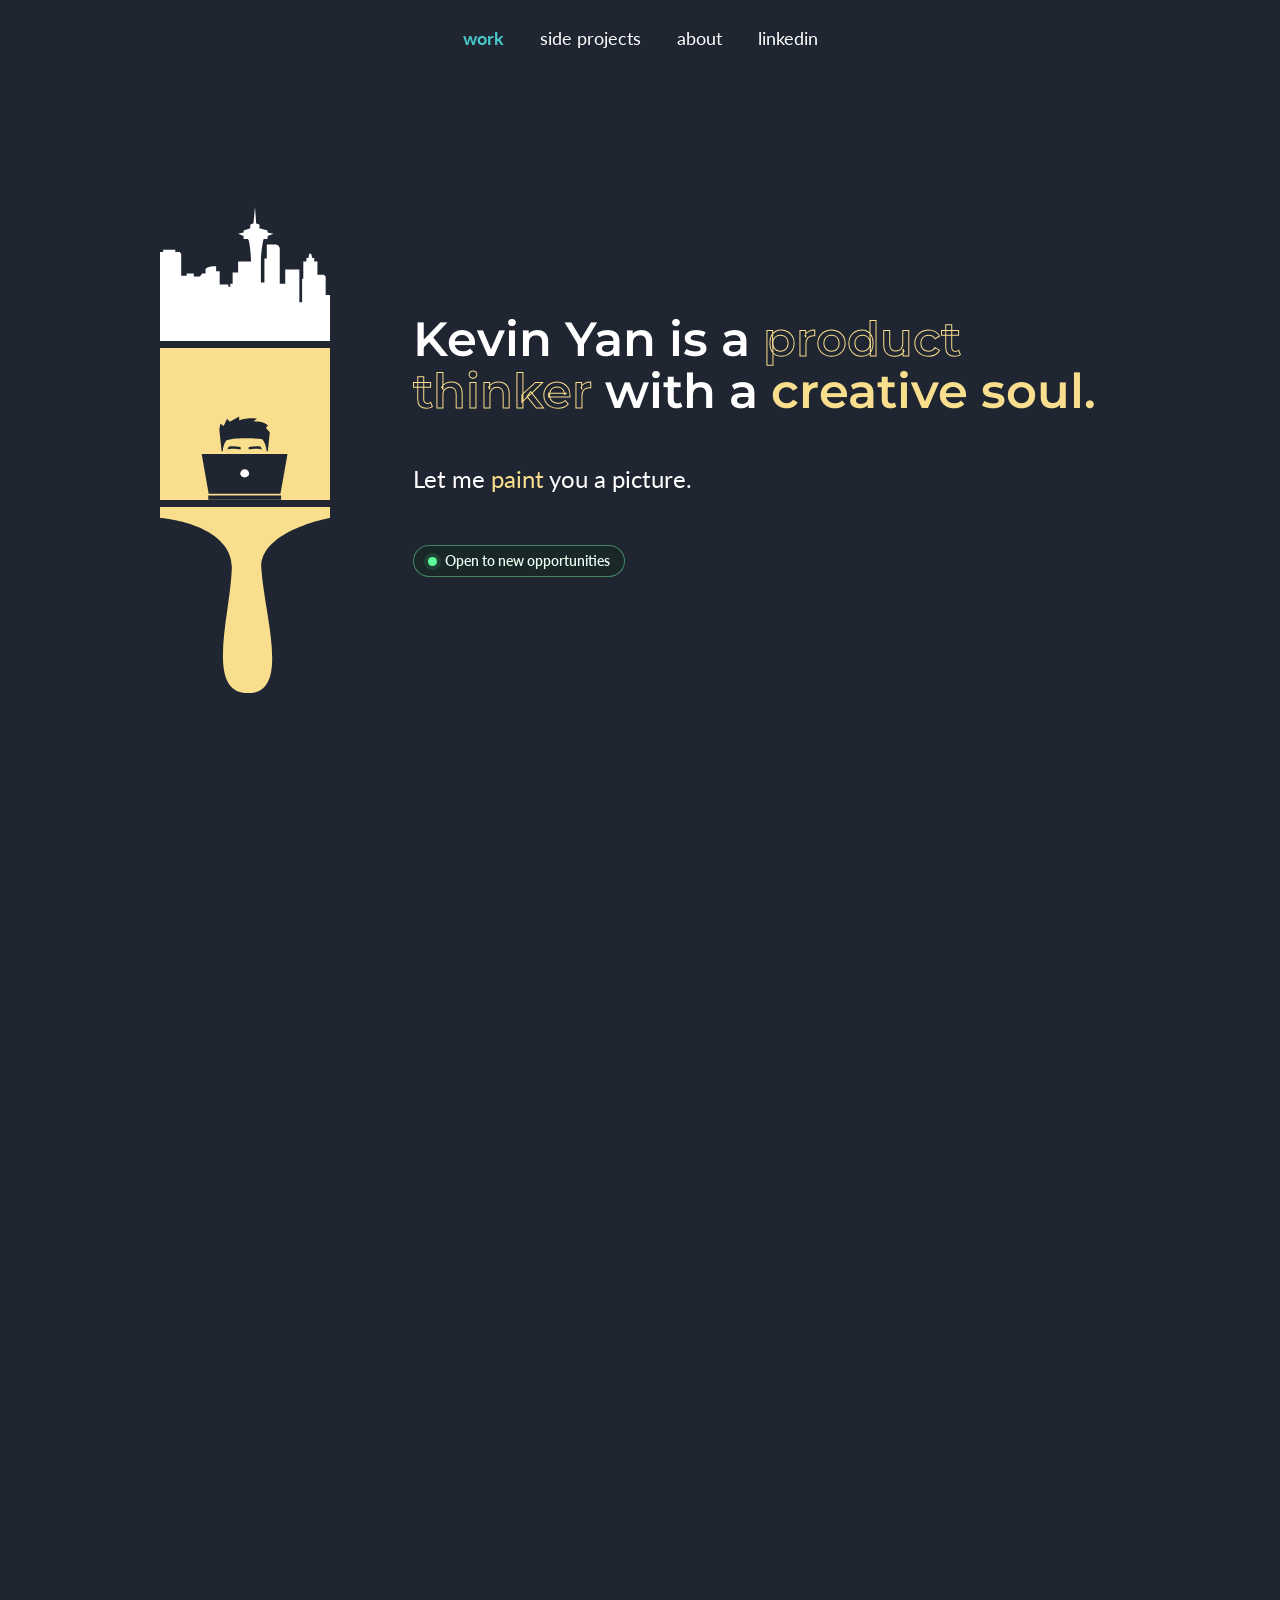
==== index.html @ 8138c8d8 "Add side projects page and unify footer/nav styling across the site. Introduce TriviaHost and Webgem" ====
<!DOCTYPE html>
<html>
<head>
<meta charset="utf-8"/>
<title>Kevin Yan - Product Designer</title>
<meta content="width=device-width, initial-scale=1" name="viewport"/>
<link href="https://fonts.googleapis.com" rel="preconnect"/>
<link href="https://fonts.gstatic.com" rel="preconnect" crossorigin="anonymous"/>
<link href="https://fonts.googleapis.com/css2?family=Montserrat:wght@400;500;600;700&family=Lato:wght@300;400;500;700;900&family=DM+Sans:wght@400;500;600;700&display=swap" rel="stylesheet"/>
<link rel="stylesheet" href="css/portfolio-inline.css" />
</head>
<body class="pc-landing">
<div class="pc-page">
  <header id="pc-hero" class="pc-hero"><nav class="pc-nav"><a href="index.html" class="is-active" aria-current="page">work</a><a href="side-projects.html">side projects</a><a href="about.html">about</a><a href="https://www.linkedin.com/in/kevinlyan/" target="_blank" rel="noopener noreferrer">linkedin</a></nav><div class="pc-hero-content"><h1><span class="pc-headline-white">Kevin Yan is a</span> <span class="pc-headline-outline">product thinker</span> <span class="pc-headline-white">with a</span> <span class="pc-headline-gold">creative soul.</span></h1><p><span class="pc-copy-desktop"><span class="pc-paint-line">Let me <span class="pc-highlight">paint</span> you a picture.</span></span><span class="pc-copy-mobile"></span></p><div class="pc-opportunity-badge"><span class="pc-opportunity-dot" aria-hidden="true"></span><span>Open to new opportunities</span></div></div></header>

  <a id="pc-row-1" class="pc-row" href="loom-workflows/index.html">
    <div class="pc-card pc-card-lait">
      <div class="pc-card-img"><img src="assets/embedded/laiw-tile.png" alt="Loom AI Workflows"/></div>
      <div class="pc-card-text">
        <h2>Loom AI Workflows</h2>
        <p>Using AI to turn video into action</p>
      </div>
    </div>
  </a>

  <a id="pc-row-2" class="pc-row" href="loom-ai-context-engine/index.html">
    <div class="pc-card pc-card-lace">
      <div class="pc-card-img"><img src="assets/embedded/lace-tile.png" alt="Loom AI Context Engine"/></div>
      <div class="pc-card-text">
        <h2>Loom AI Context Engine</h2>
        <p>Supercharging how people use AI</p>
      </div>
    </div>
  </a>

  <a id="pc-row-3" class="pc-row" href="disruptions-center/index.html">
    <div class="pc-card pc-card-dc">
      <div class="pc-card-img"><img src="assets/embedded/disruptions-tile.png" alt="Disruptions Center"/></div>
      <div class="pc-card-text">
        <h2>Disruptions Center</h2>
        <p>A self-service escape route for travelers impacted by disrupted flights</p>
      </div>
    </div>
  </a>

  <a id="pc-row-4" class="pc-row" href="responsive-cancels/index.html">
    <div class="pc-card pc-card-rc">
      <div class="pc-card-img"><img src="assets/embedded/cancels-tile.png" alt="Responsive Cancels"/></div>
      <div class="pc-card-text">
        <h2>Responsive Cancels</h2>
        <p>A mobile-first cancellation flow that clarifies refund options</p>
      </div>
    </div>
  </a>

  <a id="pc-row-5" class="pc-row" href="checkout-redesign/index.html">
    <div class="pc-card pc-card-ccr">
      <div class="pc-card-img"><img src="assets/embedded/samsung-tile.png" alt="Cart & Checkout Redesign"/></div>
      <div class="pc-card-text">
        <h2>Cart & Checkout Redesign</h2>
        <p>Overhauling a high-stakes flow for flexibility and scalability</p>
      </div>
    </div>
  </a>
</div>

<aside id="pc-scroll-rail" class="pc-scroll-rail" aria-hidden="true">
  <div id="pc-scroll-paint" class="pc-scroll-paint"></div>

  <svg id="pc-scroll-skyline" class="pc-scroll-skyline" viewBox="0 0 200 158" fill="none" xmlns="http://www.w3.org/2000/svg">
    <path d="M0 52.9486V100.057V158H200V103.561H194.919V81.7589L192.61 79.8122H185.219V64.2391H181.524V59.9565H179.215L177.829 54.8952H175.52L174.596 59.9565H172.286V64.2391H168.591V84.4842H167.206V112.126H163.972V73.583H147.344V90.3241H140.878V49.4446C140.878 45.0842 137.49 43.9941 135.797 43.9941H125.635V60.7352H122.864V88.7668H118.707V65.4071C118.707 52.9486 120.862 41.7879 121.94 37.7648H126.559V34.2609L133.487 31.5356L126.559 29.9782V27.6423L116.859 24.917C117.013 24.0086 117.229 21.9581 116.859 21.0237C116.49 20.0893 114.242 19.5962 113.164 19.4664L111.778 0L109.931 19.4664C108.083 19.4664 106.697 20.5046 106.236 21.0237V24.917L98.3834 27.6423V29.9782L91.9169 31.5356L98.3834 34.2609V37.7648H103.464C105.681 40.2565 106.851 56.4525 107.159 64.2391H91.9169V77.0869H85.4503V90.3241H82.679V93.828H80.3695V91.1027H70.2079V75.5296H66.0508V69.6897C55.7044 69.6897 53.4257 72.2852 53.5797 73.583V78.2549H49.4226L47.1132 81.7589H39.7229V78.2549H31.4088V80.9802H24.9423V54.8952L23.0947 52.9486H18.0139V50.2233H3.69515V52.9486H0Z" fill="white"/>
  </svg>

  <svg id="pc-scroll-person" class="pc-scroll-person" viewBox="0 225 200 108" xmlns="http://www.w3.org/2000/svg">
    <path d="M69.7682 250.252L72.5 276H126.881L129.152 253.497L124.609 248.629L126.881 245.384C121.948 240.452 113.252 240.841 109.682 240.517L114.225 237.596C104.879 236.038 96.2693 238.245 93.1325 239.543V235L82.0994 241.166L78.8543 237.596L74.9603 246.033L71.0663 243.437L69.7682 250.252Z" fill="#1F2531"/>
    <circle cx="99.6224" cy="277.185" r="25.9603" fill="#F9DE8E"/>
    <path d="M76.2583 263.881C87.9405 258.364 119.417 261.609 121.04 261.934L126.881 258.689L102.543 247.331L76.2583 250.901V263.881Z" fill="#1F2531"/>
    <path d="M104.166 273.593L104.49 270.999C109.947 269.962 115.533 269.702 118.456 270.567C118.998 271.864 120.86 274.977 118.781 273.593C116.703 272.21 108.171 273.017 104.166 273.593Z" fill="#1F2531"/>
    <path d="M95.0796 273.593L94.7548 270.999C89.2982 269.962 83.7118 269.702 80.7886 270.567C80.2473 271.864 78.3851 274.977 80.4638 273.593C82.5425 272.21 91.0738 273.017 95.0796 273.593Z" fill="#1F2531"/>
    <path d="M49 279H150L141.721 326H57.2787L49 279Z" fill="#1F2531"/>
    <path d="M56.7881 327.808H142.457V333H56.7881V327.808Z" fill="#1F2531"/>
    <path d="M104.815 302.192C104.815 305.06 102.543 306.735 99.6227 306.735C96.3777 306.735 94.4307 304.788 94.4307 302.192C94.4307 299.325 96.7552 297 99.6227 297C102.49 297 104.815 299.325 104.815 302.192Z" fill="white"/>
  </svg>

  <svg id="pc-scroll-handle" class="pc-scroll-handle" viewBox="0 336 200 219" xmlns="http://www.w3.org/2000/svg">
    <path class="handle-color" fill="#F9DE8E" d="M0 349.02V336H200V349.02C177.778 353.085 116.733 370.721 119.212 408.47C122.915 464.872 153.939 555 103.333 555C52.7273 555 82.6402 463.348 84.4921 408.47C85.9736 364.568 24.0741 350.544 0 349.02Z"/>
  </svg>

  <div id="pc-scroll-person-gap" class="pc-scroll-person-gap"></div>

  <div id="logo-atlassian" class="pc-scroll-logo"></div>
  <div id="logo-loom" class="pc-scroll-logo"></div>
  <div id="logo-alaska" class="pc-scroll-logo"></div>
  <div id="logo-alaska2" class="pc-scroll-logo"></div>
  <div id="logo-samsung" class="pc-scroll-logo"></div>
</aside>

<!-- ═══ MOBILE MINI-RAIL ═══ -->
<aside id="pc-mini-rail" class="pc-mini-rail" aria-hidden="true">
  <div id="pc-mini-paint" class="pc-mini-paint"></div>
  <svg id="pc-mini-skyline" class="pc-mini-skyline" viewBox="0 0 200 158" fill="none" xmlns="http://www.w3.org/2000/svg">
    <path d="M0 52.9486V100.057V158H200V103.561H194.919V81.7589L192.61 79.8122H185.219V64.2391H181.524V59.9565H179.215L177.829 54.8952H175.52L174.596 59.9565H172.286V64.2391H168.591V84.4842H167.206V112.126H163.972V73.583H147.344V90.3241H140.878V49.4446C140.878 45.0842 137.49 43.9941 135.797 43.9941H125.635V60.7352H122.864V88.7668H118.707V65.4071C118.707 52.9486 120.862 41.7879 121.94 37.7648H126.559V34.2609L133.487 31.5356L126.559 29.9782V27.6423L116.859 24.917C117.013 24.0086 117.229 21.9581 116.859 21.0237C116.49 20.0893 114.242 19.5962 113.164 19.4664L111.778 0L109.931 19.4664C108.083 19.4664 106.697 20.5046 106.236 21.0237V24.917L98.3834 27.6423V29.9782L91.9169 31.5356L98.3834 34.2609V37.7648H103.464C105.681 40.2565 106.851 56.4525 107.159 64.2391H91.9169V77.0869H85.4503V90.3241H82.679V93.828H80.3695V91.1027H70.2079V75.5296H66.0508V69.6897C55.7044 69.6897 53.4257 72.2852 53.5797 73.583V78.2549H49.4226L47.1132 81.7589H39.7229V78.2549H31.4088V80.9802H24.9423V54.8952L23.0947 52.9486H18.0139V50.2233H3.69515V52.9486H0Z" fill="white"/>
  </svg>
  <svg id="pc-mini-handle" class="pc-mini-handle" viewBox="0 336 200 219" xmlns="http://www.w3.org/2000/svg">
    <path class="mini-handle-color" fill="#F9DE8E" d="M0 349.02V336H200V349.02C177.778 353.085 116.733 370.721 119.212 408.47C122.915 464.872 153.939 555 103.333 555C52.7273 555 82.6402 463.348 84.4921 408.47C85.9736 364.568 24.0741 350.544 0 349.02Z"/>
  </svg>
</aside>

<div id="logo-templates" style="display:none">
  <div data-logo="atlassian" data-w="160" data-h="56"><img src="assets/embedded/atlassian-loom.png" width="160" height="56" alt="Atlassian Loom"/></div>
  <div data-logo="loom" data-w="160" data-h="56"><img src="assets/embedded/atlassian-loom.png" width="160" height="56" alt="Atlassian Loom"/></div>
  <div data-logo="alaska" data-w="131" data-h="57"><svg width="131" height="57" viewBox="0 0 131 57" fill="none" xmlns="http://www.w3.org/2000/svg"><path fill-rule="evenodd" clip-rule="evenodd" d="M64.1771 1.32324L49.4126 26.6303C47.8806 29.2214 47.0412 31.8636 46.8079 34.404H41.0205C41.4144 31.2027 42.6397 28.1545 45.1806 23.7852L55.5136 6.09854C57.5766 2.5933 59.6338 1.32324 63.3647 1.32324H64.1771Z" fill="white"/><path fill-rule="evenodd" clip-rule="evenodd" d="M68.9573 15.2173C61.286 15.2173 56.5707 19.7166 52.4083 29.5656C51.367 32.0376 50.7726 35.1042 54.3198 35.0654C56.3414 35.0401 59.7142 33.9278 62.0929 32.2772C61.8988 33.0799 61.787 34.2061 61.872 34.8774H67.254C67.4411 32.7645 68.2481 30.1344 70.0197 26.9354L76.7479 15.6362C74.1907 15.3585 71.5911 15.2173 68.9573 15.2173ZM63.3675 28.2996C62.2586 29.3304 60.1178 30.8876 58.3081 30.9428C57.0637 30.8876 57.0165 29.7115 57.8536 28.0903C61.048 21.9276 64.404 18.6687 68.5453 18.6811H69.2974L63.3675 28.2996Z" fill="white"/><path fill-rule="evenodd" clip-rule="evenodd" d="M123.21 15.2173C115.538 15.2173 110.823 19.7166 106.66 29.5656C105.619 32.0376 105.025 35.1042 108.572 35.0654C110.594 35.0401 113.966 33.9278 116.345 32.2772C116.151 33.0799 116.039 34.2061 116.124 34.8774H121.506C121.693 32.7645 122.5 30.1344 124.272 26.9354L131 15.6362C128.443 15.3585 125.843 15.2173 123.21 15.2173ZM117.619 28.2996C116.51 29.3304 114.37 30.8876 112.56 30.9428C111.315 30.8876 111.268 29.7115 112.105 28.0903C115.3 21.9276 118.655 18.6687 122.797 18.6811H123.549L117.619 28.2996Z" fill="white"/><path fill-rule="evenodd" clip-rule="evenodd" d="M105.662 39.697H103.94C101.698 39.697 99.7354 38.1823 99.1409 35.9929L96.5201 25.9702L91.6246 34.3227H86.0098L101.686 7.40921C103.707 3.91686 105.816 2.64648 109.56 2.64648H110.133L99.72 20.4849L107.53 15.0275H113.798L100.671 24.2239L100.663 24.2282L105.662 39.697Z" fill="white"/><path fill-rule="evenodd" clip-rule="evenodd" d="M54.0091 0.000331228C48.6472 0.000331228 45.8819 1.41335 40.6212 5.19664L22.826 17.9917H11.4402C8.14417 17.9917 5.51137 18.1225 3.42991 20.0771L0.486903 22.7902C0.486903 22.7902 9.05288 22.4589 17.0376 22.1539L0 34.404H7.364L24.7902 21.8594C28.166 21.7326 30.5145 21.6471 30.5324 21.6531C34.5951 21.5385 36.8479 17.9917 36.8479 17.9917H30.1634L44.2425 7.8574L33.793 24.7689C31.5547 28.6532 30.48 31.4276 30.1046 34.404H36.1534C36.3935 31.8817 37.2494 29.2587 38.8051 26.6858L53.0559 2.96218C54.046 1.33286 54.9141 0 54.9141 0L54.0091 0.000331228Z" fill="white"/><path fill-rule="evenodd" clip-rule="evenodd" d="M81.8058 20.5717C81.7334 21.0711 81.9391 21.3737 82.9428 22.0228L84.5431 23.0752C86.2771 24.2283 86.978 25.9302 86.7726 27.3363C86.192 31.2473 83.3138 34.3999 77.2021 34.4042C74.5257 34.4042 73.3202 34.3191 70.1313 33.787L72.5059 29.7877C74.7151 30.1708 75.9764 30.3722 77.6292 30.3683C79.9317 30.3683 80.8506 29.3299 80.9794 28.4794C81.0521 27.9756 80.8102 27.3934 79.7181 26.639L78.4481 25.7401C76.4126 24.289 75.8799 23.1358 76.1466 21.3333C76.658 17.8699 80.6655 15.2174 86.2282 15.2174C87.9739 15.2128 89.8884 15.3305 91.9647 15.548L89.7313 19.3259C88.3651 19.2125 86.1399 19.1117 84.5715 19.1642C82.9631 19.2167 81.9228 19.769 81.8058 20.5717Z" fill="white"/><path fill-rule="evenodd" clip-rule="evenodd" d="M126.385 33.0141C126.548 33.0141 126.639 32.9353 126.639 32.8026C126.639 32.6632 126.548 32.5844 126.385 32.5844H126.197V33.0141H126.385ZM126.197 33.7878H125.922V32.3479H126.425C126.707 32.3479 126.917 32.545 126.917 32.7995C126.917 32.9997 126.787 33.1648 126.599 33.2257L126.924 33.7878H126.609L126.305 33.2507H126.197V33.7878ZM126.363 34.1423C126.942 34.1423 127.399 33.6805 127.399 33.0787C127.399 32.4771 126.942 32.0185 126.363 32.0185C125.784 32.0185 125.327 32.4771 125.327 33.0787C125.327 33.6805 125.784 34.1423 126.363 34.1423ZM126.362 31.7573C127.098 31.7573 127.691 32.3515 127.691 33.0786C127.691 33.8058 127.098 34.4038 126.362 34.4038C125.632 34.4038 125.045 33.8058 125.045 33.0786C125.045 32.3515 125.632 31.7573 126.362 31.7573Z" fill="white"/><path fill-rule="evenodd" clip-rule="evenodd" d="M12.8108 52.5991H15.582L14.1967 48.5978L12.8108 52.5991ZM16.2319 54.4798H12.1604L11.3265 56.8988H9.2627L13.1076 46.313H15.3694L19.1869 56.8988H17.0668L16.2319 54.4798Z" fill="white"/><mask id="mask0_985_1232" style="mask-type:luminance" maskUnits="userSpaceOnUse" x="0" y="0" width="131" height="57"><path fill-rule="evenodd" clip-rule="evenodd" d="M0 56.899H131V0H0V56.899Z" fill="white"/></mask><g mask="url(#mask0_985_1232)"><path fill-rule="evenodd" clip-rule="evenodd" d="M26.4644 56.8988H28.4492V46.313H26.4644V56.8988Z" fill="white"/><path fill-rule="evenodd" clip-rule="evenodd" d="M40.6746 51.0459C41.6855 51.0459 42.2776 50.4494 42.2776 49.5834C42.2776 48.6874 41.6855 48.1055 40.6746 48.1055H39.0577V51.0459H40.6746ZM40.0966 52.8229H39.0577V56.8988H37.0503V46.313H41.0503C43.0426 46.313 44.3139 47.7317 44.3139 49.5678C44.3139 51.046 43.4763 52.1659 42.1333 52.5687L44.3281 56.8988H42.1043L40.0966 52.8229Z" fill="white"/><path fill-rule="evenodd" clip-rule="evenodd" d="M52.9297 56.8988V46.313H54.9405V54.9282H59.5458V56.8988H52.9297Z" fill="white"/><path fill-rule="evenodd" clip-rule="evenodd" d="M67.4849 56.8988H69.4697V46.313H67.4849V56.8988Z" fill="white"/><path fill-rule="evenodd" clip-rule="evenodd" d="M84.6102 56.8988L80.0321 49.389V56.8988H78.0708V46.313H80.516L84.7095 53.3161V46.313H86.6718V56.8988H84.6102Z" fill="white"/><path fill-rule="evenodd" clip-rule="evenodd" d="M95.2725 56.8988V46.313H101.889V48.2544H97.3288V50.6734H101.457V52.5095H97.3288V54.9577H101.889V56.8988H95.2725Z" fill="white"/><path fill-rule="evenodd" clip-rule="evenodd" d="M115.128 49.4929C115.025 48.9346 114.553 48.0606 113.225 48.0606C112.237 48.0606 111.587 48.677 111.587 49.3501C111.587 49.908 111.956 50.3528 112.723 50.4963L114.184 50.768C116.088 51.1267 117.106 52.3297 117.106 53.762C117.106 55.3231 115.763 56.8988 113.328 56.8988C110.554 56.8988 109.329 55.1659 109.167 53.7189L111.055 53.2317C111.144 54.2345 111.867 55.1372 113.343 55.1372C114.435 55.1372 115.04 54.6069 115.04 53.8908C115.04 53.3038 114.582 52.8453 113.771 52.6875L112.31 52.4008C110.642 52.0711 109.565 51.0256 109.565 49.4929C109.565 47.6882 111.232 46.313 113.21 46.313C115.749 46.313 116.722 47.803 116.958 48.9486L115.128 49.4929Z" fill="white"/></g></svg></div>
  <div data-logo="samsung" data-w="160" data-h="25"><img src="assets/embedded/samsung-logo.png" width="160" height="25" alt="Samsung"/></div>
</div>

<script src="js/portfolio-inline.js"></script>
</body>
</html>
---- css/portfolio-inline.css ----
*{margin:0;padding:0;box-sizing:border-box}
body{margin:0;font-family:Lato,sans-serif}
a{text-decoration:none;color:inherit}
img{display:block;border:0}
.pc-landing{
  margin:0;
  background:#1f2531;
  --pc-home-side-pad:120px;
  --pc-brush-width:170px;
  --pc-brush-gap:66px;
  --pc-card-brush-gap:66px;
}
.pc-page{width:100%;max-width:1440px;margin:0 auto}
.pc-hero{background:#1f2531;position:relative;width:100%;min-height:680px;padding-bottom:120px}
.pc-nav{
  position:absolute;
  top:29px;
  left:50%;
  transform:translateX(-50%);
  display:flex;
  gap:36px;
  z-index:5;
}
.pc-nav a{color:#fff;text-decoration:none;font-family:Lato,sans-serif;font-size:18px;line-height:1}
.pc-nav a.is-active{color:#48c8c8;font-weight:700}
.pc-hero-content{
  padding-left:calc(var(--pc-home-side-pad) + var(--pc-brush-width) + var(--pc-brush-gap));
  padding-top:314px;
  padding-right:var(--pc-home-side-pad);
}
.pc-opportunity-badge{
  display:inline-flex;
  align-items:center;
  gap:8px;
  margin:44px 0 0;
  padding:8px 14px;
  border-radius:999px;
  border:1px solid rgba(120,255,170,0.45);
  background:rgba(22,42,34,0.55);
  color:#e9fff2;
  font-family:Lato,sans-serif;
  font-size:14px;
  font-weight:600;
  line-height:1;
  box-shadow:0 0 0 rgba(92,255,152,0.12);
  animation:pcBadgeGlow 4.2s ease-in-out infinite;
}
.pc-opportunity-dot{
  width:9px;
  height:9px;
  border-radius:50%;
  background:#5cff98;
  box-shadow:0 0 0 4px rgba(92,255,152,0.12);
  animation:pcDotPulse 4.2s ease-in-out infinite;
}
@keyframes pcBadgeGlow{
  0%,100%{box-shadow:0 0 0 rgba(92,255,152,0.08)}
  50%{box-shadow:0 0 10px rgba(92,255,152,0.16)}
}
@keyframes pcDotPulse{
  0%,100%{box-shadow:0 0 0 4px rgba(92,255,152,0.1)}
  50%{box-shadow:0 0 0 5px rgba(92,255,152,0.2)}
}
.pc-hero-content h1{margin:0 0 44px;color:#f9de8e;font-family:Montserrat,sans-serif;font-weight:600;font-size:48px;line-height:1.08}
.pc-headline-white{color:#fff}
.pc-headline-outline{
  color:transparent;
  -webkit-text-fill-color:transparent;
  -webkit-text-stroke:1px #f9de8e;
}
.pc-headline-gold{
  color:#f9de8e;
  white-space:nowrap;
  display:inline-block;
}
.pc-hero-content p{margin:0;color:#fff;font-family:Lato,sans-serif;font-size:18px;line-height:2.2}
.pc-hero-content p .pc-highlight{color:#f9de8e}
.pc-hero-content p .pc-paint-line{display:inline-block;font-size:24px;line-height:1.3}
.pc-copy-mobile{display:none}
.pc-copy-desktop{display:inline}

/* ═══ CASE STUDY ROWS ═══ */
.pc-row{
  text-decoration:none;
  position:relative;
  overflow:visible;
  width:100%;
  display:block;
  background:transparent;
  padding:56px 0;
  z-index:0;
}
.pc-row::before{
  content:"";
  position:absolute;
  top:0;
  bottom:0;
  left:50%;
  width:100vw;
  transform:translateX(-50%);
  background:var(--pc-rows-bg, #1f2531);
  z-index:-1;
}
.pc-row:first-of-type{margin-top:0}
.pc-row:last-of-type{padding-bottom:240px}

/* Card container — right margin tracks the rail (50vw + 296px) with a 50px gap */
.pc-card{
  margin-left:calc(var(--pc-home-side-pad) + var(--pc-brush-width) + var(--pc-card-brush-gap));
  margin-right:var(--pc-home-side-pad);
  border-radius:16px;
  padding:4px;
  display:flex;flex-direction:column;
  transition:opacity 185ms linear,transform 280ms ease-out;
  will-change:opacity,transform;
}
@media screen and (min-width:992px){
  .pc-row .pc-card{
    opacity:0;
    transform:translateX(-34px);
  }
}
.pc-card-img{overflow:hidden;border-radius:12px;aspect-ratio:1010/822}
.pc-card-img{
  display:grid;
  place-items:center;
  padding:12px 16px;
  aspect-ratio:1010/620;
}
.pc-card-img img{
  width:100%;
  height:100%;
  object-fit:contain;
  object-position:center center;
  display:block;
  margin:0 auto;
  mix-blend-mode:normal;
  transition:transform 0.3s ease,filter 0.3s ease;
}

@media (hover:hover){
  .pc-card:hover .pc-card-img img{transform:translateY(-6px);filter:drop-shadow(0 14px 28px rgba(0,0,0,0.3))}
}
.pc-card-text{
  margin-top:2px;
  padding:14px 22px 14px 22px;
  min-height:98px;
  background:rgba(0,0,0,0.4);
  backdrop-filter:blur(4px);
  -webkit-backdrop-filter:blur(4px);
  border-radius:0 0 13px 13px;
  display:flex;
  flex-direction:column;
  justify-content:center;
}
.pc-card-text h2{margin:0;color:#fff;font-family:Lato,sans-serif;font-weight:700;font-size:22px;line-height:1.2}
.pc-card-text p{margin:8px 0 0;color:rgba(255,255,255,0.7);font-family:Lato,sans-serif;font-weight:400;font-size:14px;line-height:1.4}

@media screen and (min-width:992px){
  .pc-landing{
    --pc-card-brush-gap:33px;
  }
  .pc-row{padding:28px 0}
  .pc-card-img img{
    width:90%;
    height:90%;
  }
}

/* ═══ LARGE DESKTOP (≥1280px) ═══ */
@media screen and (min-width:1280px){
  .pc-landing{
    --pc-home-side-pad: 12.5vw;
    --pc-brush-width: 170px;
    --pc-brush-gap: max(6.5vw, 78px);
    --pc-card-brush-gap: max(3.25vw, 39px);
  }
  .pc-page{
    width:100%;
    max-width:none;
  }

  .pc-row{padding:clamp(26px,1.8vw,39px) 0}

  /* Scale visuals up for larger desktop canvases */
  .pc-card-img{
    padding:16px 20px;
    aspect-ratio:1010/600;
  }
  .pc-card-img img{
    width:96%;
    height:96%;
  }
  .pc-card-text{
    min-height:112px;
    padding:18px 24px;
  }
  .pc-card-text h2{font-size:24px}
  .pc-card-text p{font-size:15px}

}

/* ── Card gradients ── */
.pc-card-lace{background:linear-gradient(135deg,#6388D1 0%,#8E37D7 55%,#7C00A1 100%)}
.pc-card-lait{background:linear-gradient(135deg,#CF917F 0%,#9A5F8E 38%,#6B4281 62%,#2E13B3 100%)}
.pc-card-dc{background:linear-gradient(135deg,#E9F5C9 0%,#A8E4D3 48%,#35B4E5 100%)}
.pc-card-rc{background:linear-gradient(135deg,#88E1F2 0%,#52A8E8 50%,#3B5998 100%)}
.pc-card-ccr{background:linear-gradient(90deg,#1A56A6 0%,#7A9BBF 55%,#B8C7D9 100%)}

/* ═══ SCROLL RAIL ═══ */
.pc-scroll-rail{
  position:fixed;
  left:var(--pc-home-side-pad);
  margin-left:0;
  top:0;
  width:var(--pc-brush-width,200px);
  height:100vh;
  z-index:30;
  pointer-events:none;
}
.pc-scroll-paint{position:absolute;left:0;width:var(--pc-brush-width,200px);z-index:1}
.pc-scroll-skyline{position:absolute;left:0;top:133px;width:var(--pc-brush-width,200px);z-index:6}
.pc-scroll-person{position:absolute;left:0;width:var(--pc-brush-width,200px);height:calc(var(--pc-brush-width,200px) * 0.54);z-index:5}
.pc-scroll-person-gap{position:absolute;left:0;width:var(--pc-brush-width,200px);height:calc(var(--pc-brush-width,200px) * 0.04);background:#1f2531;z-index:5}
.pc-scroll-handle{position:absolute;left:0;width:var(--pc-brush-width,200px);z-index:4}
.pc-scroll-logo{position:absolute;left:50%;transform:translateX(-50%) scale(0.85);transform-origin:top center;top:28vh;opacity:0;transition:opacity 200ms ease;z-index:7;display:block}
.pc-scroll-logo img{mix-blend-mode:screen;display:block}

/* Apply after base rail rules so desktop centering wins in cascade */
@media screen and (min-width:1280px){
  .pc-scroll-rail{
    left:var(--pc-home-side-pad, 12.5vw);
    right:auto;
    margin-left:0;
    width:var(--pc-brush-width, 170px);
  }
  .pc-scroll-paint,
  .pc-scroll-skyline,
  .pc-scroll-person,
  .pc-scroll-person-gap,
  .pc-scroll-handle{
    width:var(--pc-brush-width, 170px);
  }
}

/* Freeze desktop spacing beyond 1400px viewport width */
@media screen and (min-width:1400px){
  .pc-landing{
    --pc-home-side-pad: 175px;
    --pc-brush-gap: 91px;
    --pc-card-brush-gap: 46px;
  }

  .pc-page{
    max-width:1400px;
    margin:0 auto;
  }

  .pc-scroll-rail{
    left:calc((100vw - 1400px)/2 + var(--pc-home-side-pad));
  }
}

/* Intro animation: paint rail first, then hero text from rail direction */
body:not(.pc-intro-ready) .pc-scroll-rail,
body:not(.pc-intro-ready) .pc-hero-content h1,
body:not(.pc-intro-ready) .pc-hero-content p,
body:not(.pc-intro-ready) .pc-opportunity-badge{
  opacity:0;
}

body.pc-intro-ready .pc-scroll-rail{
  animation:pcRailFadeIn 520ms ease-out both;
}

body.pc-intro-ready .pc-hero-content h1,
body.pc-intro-ready .pc-hero-content p,
body.pc-intro-ready .pc-opportunity-badge{
  animation:pcHeroFadeFromRail 560ms ease-out 280ms both;
}

@keyframes pcRailFadeIn{
  from{opacity:0}
  to{opacity:1}
}

@keyframes pcHeroFadeFromRail{
  from{opacity:0;transform:translateX(-24px)}
  to{opacity:1;transform:translateX(0)}
}

@media (prefers-reduced-motion:reduce){
  body:not(.pc-intro-ready) .pc-scroll-rail,
  body:not(.pc-intro-ready) .pc-hero-content h1,
  body:not(.pc-intro-ready) .pc-hero-content p,
  body:not(.pc-intro-ready) .pc-opportunity-badge{
    opacity:1;
  }
  body.pc-intro-ready .pc-scroll-rail,
  body.pc-intro-ready .pc-hero-content h1,
  body.pc-intro-ready .pc-hero-content p,
  body.pc-intro-ready .pc-opportunity-badge{
    animation:none;
  }
}

/* ═══ MOBILE MINI-RAIL ═══ */
.pc-mini-rail{display:none}
.pc-mini-skyline{display:none}

/* ═══ TABLET (≤991px) ═══ */
@media screen and (max-width:991px){
  .pc-landing{--pc-rows-bg:#1f2531}
  .pc-scroll-rail{display:none}
  .pc-mini-rail{display:none !important}
  .pc-nav{top:16px;left:50%;right:auto;transform:translateX(-50%);gap:24px;justify-content:center}
  .pc-nav a{font-size:16px}
  .pc-hero{
    min-height:520px;
    padding-bottom:20px;
    display:flex;
    align-items:center;
    justify-content:center;
  }
  .pc-hero-content{padding:0;width:80%;max-width:80%;margin:0 auto;text-align:center}
  .pc-opportunity-badge{
    margin:20px auto 0;
    font-size:13px;
    padding:7px 12px;
  }
  .pc-hero-content h1{font-size:36px;margin-bottom:18px}
  .pc-hero-content p{font-size:17px;line-height:1.55}
  .pc-hero-content p .pc-paint-line{font-size:inherit;line-height:inherit}
  .pc-copy-desktop{display:none}
  .pc-copy-mobile{display:inline}
  .pc-row{min-height:auto;overflow:hidden;padding:24px 0}
  .pc-row:last-of-type{padding-bottom:120px}
  .pc-card{width:90%;margin-left:auto;margin-right:auto;padding:3px}
  .pc-card-img{
    aspect-ratio:1010/690;
    display:grid;
    place-items:center;
    padding:8px 10px;
    border-radius:10px;
  }
  .pc-card-img img{
    width:92%;
    height:92%;
    object-fit:contain;
    object-position:center center;
  }
  .pc-card-text{margin-top:2px;padding:14px 14px 10px 14px;border-radius:0 0 13px 13px}
  .pc-card-text{min-height:auto}
  .pc-card-text h2{font-size:20px;line-height:1.22}
  .pc-card-text p{font-size:14px;line-height:1.36;margin-top:4px}
}

/* ═══ MOBILE (≤600px) ═══ */
@media screen and (max-width:600px){
  .pc-mini-rail{display:none !important}
  .pc-mini-paint{width:84px;border-radius:2px}
  .pc-mini-handle{width:84px}
  .pc-mini-skyline{width:84px}
  .pc-nav{top:16px;gap:24px}
  .pc-nav a{font-size:16px}
  .pc-hero{
    min-height:520px;
    padding-bottom:20px;
    display:flex;
    align-items:center;
    justify-content:center;
  }
  .pc-hero-content{padding:0;width:80%;max-width:80%;margin:0 auto;text-align:center}
  .pc-opportunity-badge{
    margin:20px auto 0;
    font-size:13px;
    padding:7px 12px;
  }
  .pc-hero-content h1{font-size:36px;margin-bottom:18px}
  .pc-hero-content p{font-size:17px;line-height:1.55}
  .pc-hero-content p .pc-paint-line{font-size:inherit;line-height:inherit}
  .pc-copy-desktop{display:none}
  .pc-copy-mobile{display:inline}
  .pc-card{width:90%;margin-left:auto;margin-right:auto;padding:3px}
  .pc-card-img{
    aspect-ratio:1010/690;
    display:grid;
    place-items:center;
    padding:8px 10px;
  }
  .pc-card-img img{
    width:92%;
    height:92%;
    object-fit:contain;
    object-position:center center;
  }
  .pc-row{padding:24px 0}
  .pc-row:last-of-type{padding-bottom:120px}
  .pc-card-img{border-radius:10px}
  .pc-card-text{margin-top:2px;padding:14px 14px 10px 14px;border-radius:0 0 13px 13px}
  .pc-card-text{min-height:auto}
  .pc-card-text h2{font-size:20px;line-height:1.22}
  .pc-card-text p{font-size:14px;line-height:1.36;margin-top:4px}
}
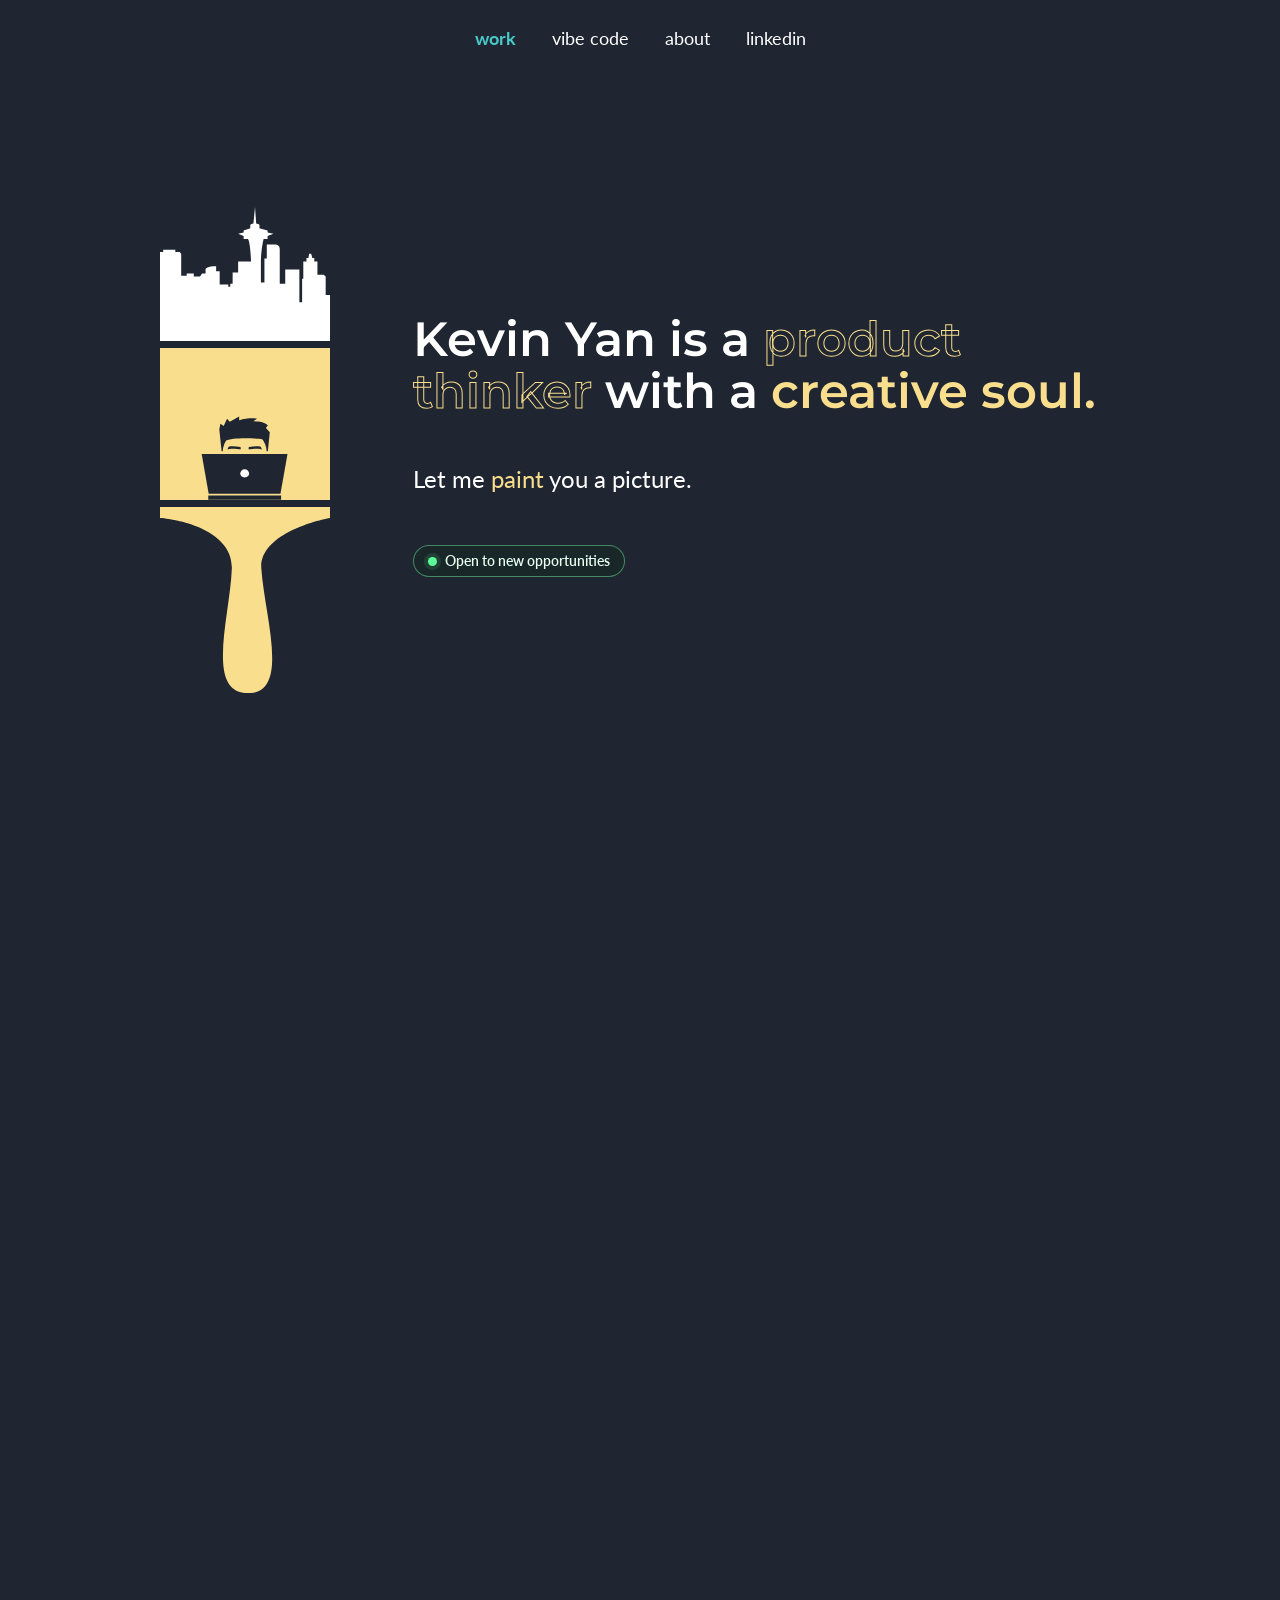
==== commit 8446ba47: "Rename side projects nav to vibe code and whiten page heading. Update nav labels site-wide and chang" ====
--- a/index.html
+++ b/index.html
@@ -11,9 +11,10 @@
 </head>
 <body class="pc-landing">
 <div class="pc-page">
-  <header id="pc-hero" class="pc-hero"><nav class="pc-nav"><a href="index.html" class="is-active" aria-current="page">work</a><a href="side-projects.html">side projects</a><a href="about.html">about</a><a href="https://www.linkedin.com/in/kevinlyan/" target="_blank" rel="noopener noreferrer">linkedin</a></nav><div class="pc-hero-content"><h1><span class="pc-headline-white">Kevin Yan is a</span> <span class="pc-headline-outline">product thinker</span> <span class="pc-headline-white">with a</span> <span class="pc-headline-gold">creative soul.</span></h1><p><span class="pc-copy-desktop"><span class="pc-paint-line">Let me <span class="pc-highlight">paint</span> you a picture.</span></span><span class="pc-copy-mobile"></span></p><div class="pc-opportunity-badge"><span class="pc-opportunity-dot" aria-hidden="true"></span><span>Open to new opportunities</span></div></div></header>
+  <header id="pc-hero" class="pc-hero"><nav class="pc-nav"><a href="index.html" class="is-active" aria-current="page">work</a><a href="side-projects.html">vibe code</a><a href="about.html">about</a><a href="https://www.linkedin.com/in/kevinlyan/" target="_blank" rel="noopener noreferrer">linkedin</a></nav><div class="pc-hero-content"><h1><span class="pc-headline-white">Kevin Yan is a</span> <span class="pc-headline-outline">product thinker</span> <span class="pc-headline-white">with a</span> <span class="pc-headline-gold">creative soul.</span></h1><p><span class="pc-copy-desktop"><span class="pc-paint-line">Let me <span class="pc-highlight">paint</span> you a picture.</span></span><span class="pc-copy-mobile"></span></p><div class="pc-opportunity-badge"><span class="pc-opportunity-dot" aria-hidden="true"></span><span>Open to new opportunities</span></div></div></header>
 
-  <a id="pc-row-1" class="pc-row" href="loom-workflows/index.html">
+  <div id="pc-row-1" class="pc-row">
+    <a class="pc-card-hit" href="loom-workflows/index.html">
     <div class="pc-card pc-card-lait">
       <div class="pc-card-img"><img src="assets/embedded/laiw-tile.png" alt="Loom AI Workflows"/></div>
       <div class="pc-card-text">
@@ -21,9 +22,11 @@
         <p>Using AI to turn video into action</p>
       </div>
     </div>
-  </a>
+    </a>
+  </div>
 
-  <a id="pc-row-2" class="pc-row" href="loom-ai-context-engine/index.html">
+  <div id="pc-row-2" class="pc-row">
+    <a class="pc-card-hit" href="loom-ai-context-engine/index.html">
     <div class="pc-card pc-card-lace">
       <div class="pc-card-img"><img src="assets/embedded/lace-tile.png" alt="Loom AI Context Engine"/></div>
       <div class="pc-card-text">
@@ -31,9 +34,11 @@
         <p>Supercharging how people use AI</p>
       </div>
     </div>
-  </a>
+    </a>
+  </div>
 
-  <a id="pc-row-3" class="pc-row" href="disruptions-center/index.html">
+  <div id="pc-row-3" class="pc-row">
+    <a class="pc-card-hit" href="disruptions-center/index.html">
     <div class="pc-card pc-card-dc">
       <div class="pc-card-img"><img src="assets/embedded/disruptions-tile.png" alt="Disruptions Center"/></div>
       <div class="pc-card-text">
@@ -41,9 +46,11 @@
         <p>A self-service escape route for travelers impacted by disrupted flights</p>
       </div>
     </div>
-  </a>
+    </a>
+  </div>
 
-  <a id="pc-row-4" class="pc-row" href="responsive-cancels/index.html">
+  <div id="pc-row-4" class="pc-row">
+    <a class="pc-card-hit" href="responsive-cancels/index.html">
     <div class="pc-card pc-card-rc">
       <div class="pc-card-img"><img src="assets/embedded/cancels-tile.png" alt="Responsive Cancels"/></div>
       <div class="pc-card-text">
@@ -51,9 +58,11 @@
         <p>A mobile-first cancellation flow that clarifies refund options</p>
       </div>
     </div>
-  </a>
+    </a>
+  </div>
 
-  <a id="pc-row-5" class="pc-row" href="checkout-redesign/index.html">
+  <div id="pc-row-5" class="pc-row">
+    <a class="pc-card-hit" href="checkout-redesign/index.html">
     <div class="pc-card pc-card-ccr">
       <div class="pc-card-img"><img src="assets/embedded/samsung-tile.png" alt="Cart & Checkout Redesign"/></div>
       <div class="pc-card-text">
@@ -61,7 +70,8 @@
         <p>Overhauling a high-stakes flow for flexibility and scalability</p>
       </div>
     </div>
-  </a>
+    </a>
+  </div>
 </div>
 
 <aside id="pc-scroll-rail" class="pc-scroll-rail" aria-hidden="true">
--- a/css/portfolio-inline.css
+++ b/css/portfolio-inline.css
@@ -81,7 +81,6 @@
 
 /* ═══ CASE STUDY ROWS ═══ */
 .pc-row{
-  text-decoration:none;
   position:relative;
   overflow:visible;
   width:100%;
@@ -104,10 +103,18 @@
 .pc-row:first-of-type{margin-top:0}
 .pc-row:last-of-type{padding-bottom:240px}
 
+.pc-card-hit{
+  display:block;
+  text-decoration:none;
+  color:inherit;
+  margin-left:calc(var(--pc-home-side-pad) + var(--pc-brush-width) + var(--pc-card-brush-gap));
+  margin-right:var(--pc-home-side-pad);
+}
+
 /* Card container — right margin tracks the rail (50vw + 296px) with a 50px gap */
 .pc-card{
-  margin-left:calc(var(--pc-home-side-pad) + var(--pc-brush-width) + var(--pc-card-brush-gap));
-  margin-right:var(--pc-home-side-pad);
+  margin-left:0;
+  margin-right:0;
   border-radius:16px;
   padding:4px;
   display:flex;flex-direction:column;
@@ -154,7 +161,7 @@
   justify-content:center;
 }
 .pc-card-text h2{margin:0;color:#fff;font-family:Lato,sans-serif;font-weight:700;font-size:22px;line-height:1.2}
-.pc-card-text p{margin:8px 0 0;color:rgba(255,255,255,0.7);font-family:Lato,sans-serif;font-weight:400;font-size:14px;line-height:1.4}
+.pc-card-text p{margin:8px 0 0;color:rgba(255,255,255,0.7);font-family:Lato,sans-serif;font-weight:400;font-size:16px;line-height:1.4}
 
 @media screen and (min-width:992px){
   .pc-landing{
@@ -196,7 +203,7 @@
     padding:18px 24px;
   }
   .pc-card-text h2{font-size:24px}
-  .pc-card-text p{font-size:15px}
+  .pc-card-text p{font-size:17px}
 
 }
 
@@ -335,7 +342,8 @@
   .pc-copy-mobile{display:inline}
   .pc-row{min-height:auto;overflow:hidden;padding:24px 0}
   .pc-row:last-of-type{padding-bottom:120px}
-  .pc-card{width:90%;margin-left:auto;margin-right:auto;padding:3px}
+  .pc-card-hit{width:90%;margin-left:auto;margin-right:auto}
+  .pc-card{width:100%;padding:3px}
   .pc-card-img{
     aspect-ratio:1010/690;
     display:grid;
@@ -352,7 +360,7 @@
   .pc-card-text{margin-top:2px;padding:14px 14px 10px 14px;border-radius:0 0 13px 13px}
   .pc-card-text{min-height:auto}
   .pc-card-text h2{font-size:20px;line-height:1.22}
-  .pc-card-text p{font-size:14px;line-height:1.36;margin-top:4px}
+  .pc-card-text p{font-size:16px;line-height:1.36;margin-top:4px}
 }
 
 /* ═══ MOBILE (≤600px) ═══ */
@@ -381,7 +389,8 @@
   .pc-hero-content p .pc-paint-line{font-size:inherit;line-height:inherit}
   .pc-copy-desktop{display:none}
   .pc-copy-mobile{display:inline}
-  .pc-card{width:90%;margin-left:auto;margin-right:auto;padding:3px}
+  .pc-card-hit{width:90%;margin-left:auto;margin-right:auto}
+  .pc-card{width:100%;padding:3px}
   .pc-card-img{
     aspect-ratio:1010/690;
     display:grid;
@@ -400,5 +409,5 @@
   .pc-card-text{margin-top:2px;padding:14px 14px 10px 14px;border-radius:0 0 13px 13px}
   .pc-card-text{min-height:auto}
   .pc-card-text h2{font-size:20px;line-height:1.22}
-  .pc-card-text p{font-size:14px;line-height:1.36;margin-top:4px}
-}
+  .pc-card-text p{font-size:16px;line-height:1.36;margin-top:4px}
+}
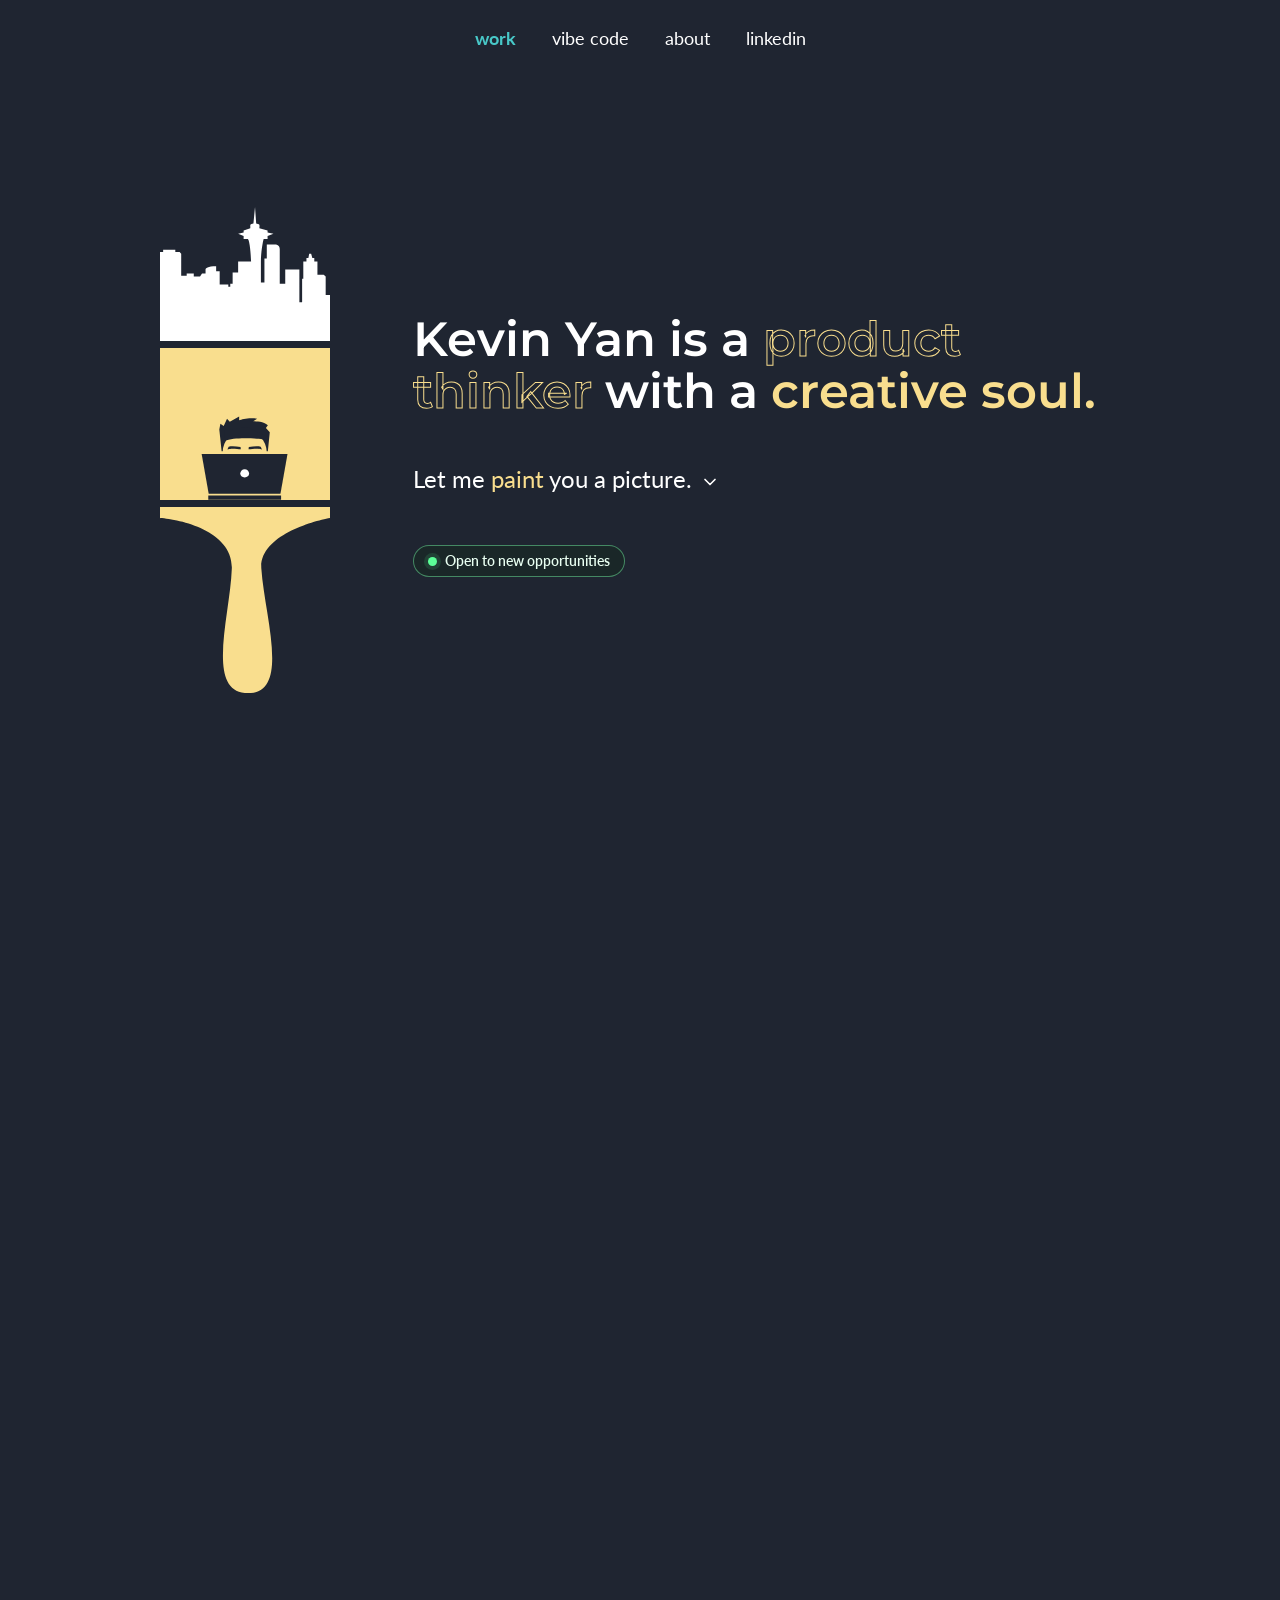
==== commit a05caf00: "Add hero down arrow that scrolls to the first case study. Place a clickable chevron after the paint " ====
--- a/index.html
+++ b/index.html
@@ -11,7 +11,7 @@
 </head>
 <body class="pc-landing">
 <div class="pc-page">
-  <header id="pc-hero" class="pc-hero"><nav class="pc-nav"><a href="index.html" class="is-active" aria-current="page">work</a><a href="side-projects.html">vibe code</a><a href="about.html">about</a><a href="https://www.linkedin.com/in/kevinlyan/" target="_blank" rel="noopener noreferrer">linkedin</a></nav><div class="pc-hero-content"><h1><span class="pc-headline-white">Kevin Yan is a</span> <span class="pc-headline-outline">product thinker</span> <span class="pc-headline-white">with a</span> <span class="pc-headline-gold">creative soul.</span></h1><p><span class="pc-copy-desktop"><span class="pc-paint-line">Let me <span class="pc-highlight">paint</span> you a picture.</span></span><span class="pc-copy-mobile"></span></p><div class="pc-opportunity-badge"><span class="pc-opportunity-dot" aria-hidden="true"></span><span>Open to new opportunities</span></div></div></header>
+  <header id="pc-hero" class="pc-hero"><nav class="pc-nav"><a href="index.html" class="is-active" aria-current="page">work</a><a href="side-projects.html">vibe code</a><a href="about.html">about</a><a href="https://www.linkedin.com/in/kevinlyan/" target="_blank" rel="noopener noreferrer">linkedin</a></nav><div class="pc-hero-content"><h1><span class="pc-headline-white">Kevin Yan is a</span> <span class="pc-headline-outline">product thinker</span> <span class="pc-headline-white">with a</span> <span class="pc-headline-gold">creative soul.</span></h1><p><span class="pc-copy-desktop"><span class="pc-paint-line">Let me <span class="pc-highlight">paint</span> you a picture.<button type="button" class="pc-hero-scroll-arrow" aria-label="Scroll to first case study"><svg xmlns="http://www.w3.org/2000/svg" viewBox="0 0 24 24" fill="none" aria-hidden="true"><path d="M6 9l6 6 6-6" stroke="currentColor" stroke-width="2" stroke-linecap="round" stroke-linejoin="round"/></svg></button></span></span><span class="pc-copy-mobile"></span></p><div class="pc-opportunity-badge"><span class="pc-opportunity-dot" aria-hidden="true"></span><span>Open to new opportunities</span></div></div></header>
 
   <div id="pc-row-1" class="pc-row">
     <a class="pc-card-hit" href="loom-workflows/index.html">
--- a/css/portfolio-inline.css
+++ b/css/portfolio-inline.css
@@ -76,6 +76,24 @@
 .pc-hero-content p{margin:0;color:#fff;font-family:Lato,sans-serif;font-size:18px;line-height:2.2}
 .pc-hero-content p .pc-highlight{color:#f9de8e}
 .pc-hero-content p .pc-paint-line{display:inline-block;font-size:24px;line-height:1.3}
+.pc-hero-scroll-arrow{
+  display:inline-flex;
+  align-items:center;
+  justify-content:center;
+  vertical-align:middle;
+  margin-left:8px;
+  padding:0;
+  border:0;
+  background:transparent;
+  color:#fff;
+  cursor:pointer;
+  line-height:1;
+  transition:color .2s ease,transform .2s ease;
+}
+.pc-hero-scroll-arrow svg{width:20px;height:20px;display:block}
+@media (hover:hover){
+  .pc-hero-scroll-arrow:hover{color:#f9de8e;transform:translateY(2px)}
+}
 .pc-copy-mobile{display:none}
 .pc-copy-desktop{display:inline}
 
@@ -209,6 +227,10 @@
 
 /* ── Card gradients ── */
 .pc-card-lace{background:linear-gradient(135deg,#6388D1 0%,#8E37D7 55%,#7C00A1 100%)}
+.pc-card-lace .pc-card-img img{transform:translateY(8px)}
+@media (hover:hover){
+  .pc-card-lace:hover .pc-card-img img{transform:translateY(2px)}
+}
 .pc-card-lait{background:linear-gradient(135deg,#CF917F 0%,#9A5F8E 38%,#6B4281 62%,#2E13B3 100%)}
 .pc-card-dc{background:linear-gradient(135deg,#E9F5C9 0%,#A8E4D3 48%,#35B4E5 100%)}
 .pc-card-rc{background:linear-gradient(135deg,#88E1F2 0%,#52A8E8 50%,#3B5998 100%)}
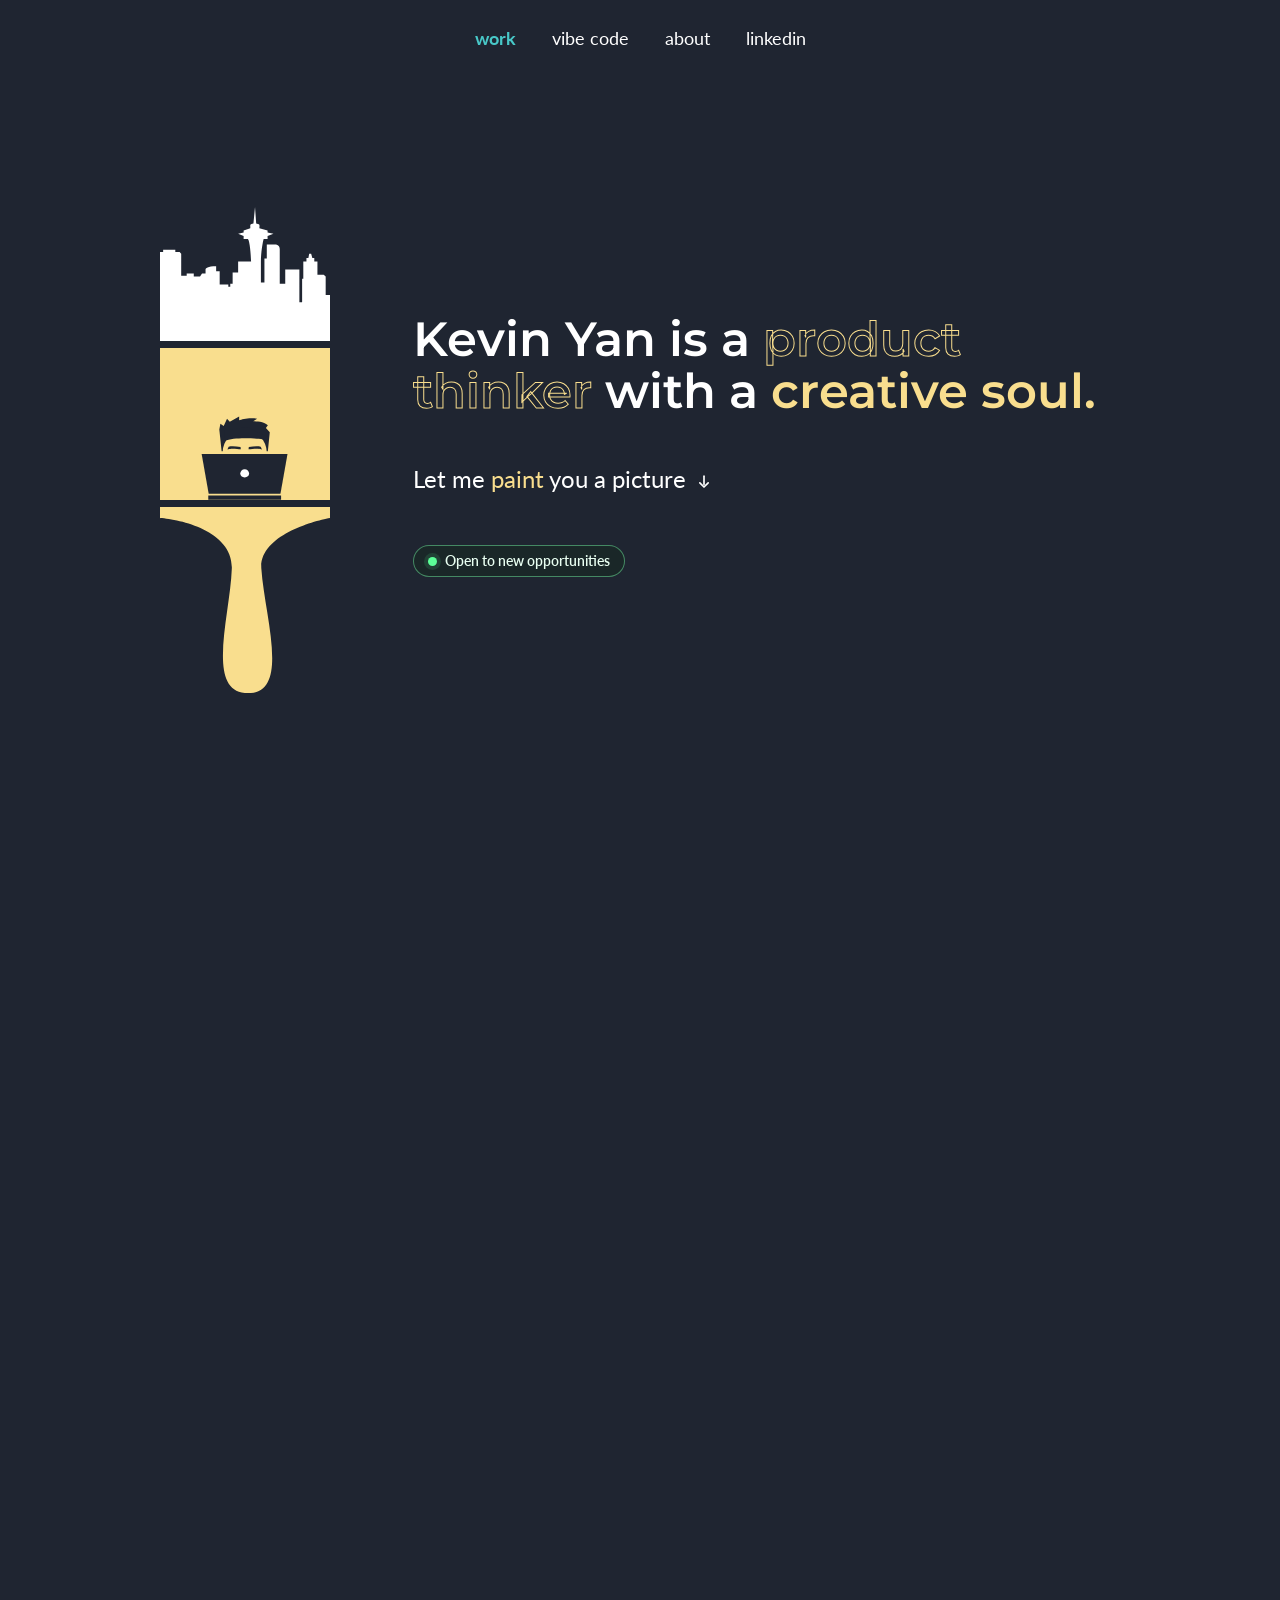
==== commit 0180f0f4: "Refine hero scroll arrow and remove trailing period. Drop the period before the arrow and replace th" ====
--- a/index.html
+++ b/index.html
@@ -11,7 +11,7 @@
 </head>
 <body class="pc-landing">
 <div class="pc-page">
-  <header id="pc-hero" class="pc-hero"><nav class="pc-nav"><a href="index.html" class="is-active" aria-current="page">work</a><a href="side-projects.html">vibe code</a><a href="about.html">about</a><a href="https://www.linkedin.com/in/kevinlyan/" target="_blank" rel="noopener noreferrer">linkedin</a></nav><div class="pc-hero-content"><h1><span class="pc-headline-white">Kevin Yan is a</span> <span class="pc-headline-outline">product thinker</span> <span class="pc-headline-white">with a</span> <span class="pc-headline-gold">creative soul.</span></h1><p><span class="pc-copy-desktop"><span class="pc-paint-line">Let me <span class="pc-highlight">paint</span> you a picture.<button type="button" class="pc-hero-scroll-arrow" aria-label="Scroll to first case study"><svg xmlns="http://www.w3.org/2000/svg" viewBox="0 0 24 24" fill="none" aria-hidden="true"><path d="M6 9l6 6 6-6" stroke="currentColor" stroke-width="2" stroke-linecap="round" stroke-linejoin="round"/></svg></button></span></span><span class="pc-copy-mobile"></span></p><div class="pc-opportunity-badge"><span class="pc-opportunity-dot" aria-hidden="true"></span><span>Open to new opportunities</span></div></div></header>
+  <header id="pc-hero" class="pc-hero"><nav class="pc-nav"><a href="index.html" class="is-active" aria-current="page">work</a><a href="side-projects.html">vibe code</a><a href="about.html">about</a><a href="https://www.linkedin.com/in/kevinlyan/" target="_blank" rel="noopener noreferrer">linkedin</a></nav><div class="pc-hero-content"><h1><span class="pc-headline-white">Kevin Yan is a</span> <span class="pc-headline-outline">product thinker</span> <span class="pc-headline-white">with a</span> <span class="pc-headline-gold">creative soul.</span></h1><p><span class="pc-copy-desktop"><span class="pc-paint-line">Let me <span class="pc-highlight">paint</span> you a picture<button type="button" class="pc-hero-scroll-arrow" aria-label="Scroll to first case study"><svg xmlns="http://www.w3.org/2000/svg" viewBox="0 0 24 24" fill="none" aria-hidden="true"><path d="M12 5v10" stroke="currentColor" stroke-width="2" stroke-linecap="round"/><path d="M7 13l5 5 5-5" stroke="currentColor" stroke-width="2" stroke-linecap="round" stroke-linejoin="round"/></svg></button></span></span><span class="pc-copy-mobile"></span></p><div class="pc-opportunity-badge"><span class="pc-opportunity-dot" aria-hidden="true"></span><span>Open to new opportunities</span></div></div></header>
 
   <div id="pc-row-1" class="pc-row">
     <a class="pc-card-hit" href="loom-workflows/index.html">
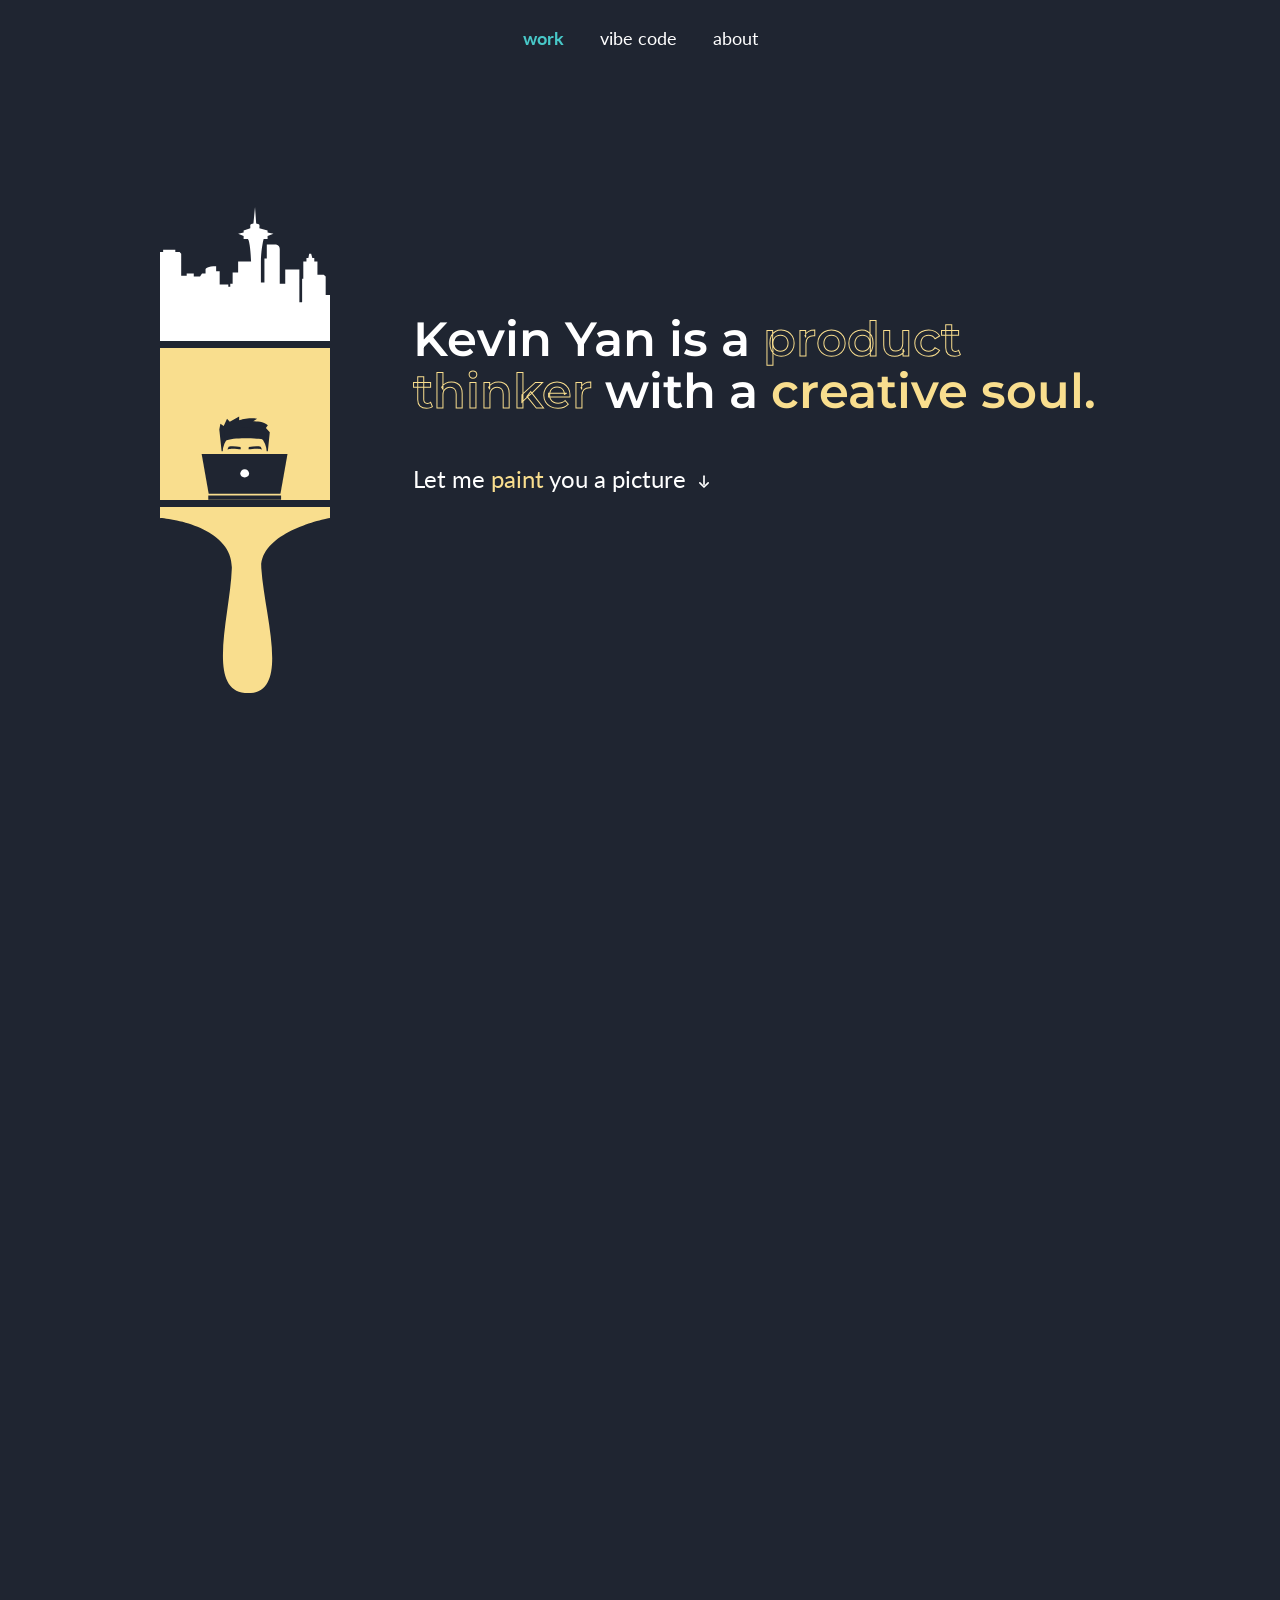
==== commit 86bd1038: "Remove opportunity messaging and hide LinkedIn from nav. Drop the homepage availability badge, trim " ====
--- a/index.html
+++ b/index.html
@@ -4,14 +4,19 @@
 <meta charset="utf-8"/>
 <title>Kevin Yan - Product Designer</title>
 <meta content="width=device-width, initial-scale=1" name="viewport"/>
+<link rel="icon" href="favicon.png" type="image/png"/>
+<link rel="apple-touch-icon" href="favicon.png"/>
 <link href="https://fonts.googleapis.com" rel="preconnect"/>
 <link href="https://fonts.gstatic.com" rel="preconnect" crossorigin="anonymous"/>
 <link href="https://fonts.googleapis.com/css2?family=Montserrat:wght@400;500;600;700&family=Lato:wght@300;400;500;700;900&family=DM+Sans:wght@400;500;600;700&display=swap" rel="stylesheet"/>
 <link rel="stylesheet" href="css/portfolio-inline.css" />
+<script>
+if(Date.now()<Date.parse('2026-08-18T00:00:00-07:00'))document.documentElement.classList.add('pc-hide-disruptions');
+</script>
 </head>
 <body class="pc-landing">
 <div class="pc-page">
-  <header id="pc-hero" class="pc-hero"><nav class="pc-nav"><a href="index.html" class="is-active" aria-current="page">work</a><a href="side-projects.html">vibe code</a><a href="about.html">about</a><a href="https://www.linkedin.com/in/kevinlyan/" target="_blank" rel="noopener noreferrer">linkedin</a></nav><div class="pc-hero-content"><h1><span class="pc-headline-white">Kevin Yan is a</span> <span class="pc-headline-outline">product thinker</span> <span class="pc-headline-white">with a</span> <span class="pc-headline-gold">creative soul.</span></h1><p><span class="pc-copy-desktop"><span class="pc-paint-line">Let me <span class="pc-highlight">paint</span> you a picture<button type="button" class="pc-hero-scroll-arrow" aria-label="Scroll to first case study"><svg xmlns="http://www.w3.org/2000/svg" viewBox="0 0 24 24" fill="none" aria-hidden="true"><path d="M12 5v10" stroke="currentColor" stroke-width="2" stroke-linecap="round"/><path d="M7 13l5 5 5-5" stroke="currentColor" stroke-width="2" stroke-linecap="round" stroke-linejoin="round"/></svg></button></span></span><span class="pc-copy-mobile"></span></p><div class="pc-opportunity-badge"><span class="pc-opportunity-dot" aria-hidden="true"></span><span>Open to new opportunities</span></div></div></header>
+  <header id="pc-hero" class="pc-hero"><nav class="pc-nav"><a href="index.html" class="is-active" aria-current="page">work</a><a href="side-projects.html">vibe code</a><a href="about.html">about</a><a href="https://www.linkedin.com/in/kevinlyan/" target="_blank" rel="noopener noreferrer">linkedin</a></nav><div class="pc-hero-content"><h1><span class="pc-headline-white">Kevin Yan is a</span> <span class="pc-headline-outline">product thinker</span> <span class="pc-headline-white">with a</span> <span class="pc-headline-gold">creative soul.</span></h1><p><span class="pc-copy-desktop"><span class="pc-paint-line">Let me <span class="pc-highlight">paint</span> you a picture<button type="button" class="pc-hero-scroll-arrow" aria-label="Scroll to first case study"><svg xmlns="http://www.w3.org/2000/svg" viewBox="0 0 24 24" fill="none" aria-hidden="true"><path d="M12 5v10" stroke="currentColor" stroke-width="2" stroke-linecap="round"/><path d="M7 13l5 5 5-5" stroke="currentColor" stroke-width="2" stroke-linecap="round" stroke-linejoin="round"/></svg></button></span></span><span class="pc-copy-mobile"></span></p></div></header>
 
   <div id="pc-row-1" class="pc-row">
     <a class="pc-card-hit" href="loom-workflows/index.html">
--- a/css/portfolio-inline.css
+++ b/css/portfolio-inline.css
@@ -21,8 +21,17 @@
   gap:36px;
   z-index:5;
 }
-.pc-nav a{color:#fff;text-decoration:none;font-family:Lato,sans-serif;font-size:18px;line-height:1}
+.pc-nav a{
+  color:#fff;
+  text-decoration:none;
+  font-family:Lato,sans-serif;
+  font-size:18px;
+  line-height:1;
+  white-space:nowrap;
+  flex-shrink:0;
+}
 .pc-nav a.is-active{color:#48c8c8;font-weight:700}
+.pc-nav a[href*="linkedin.com"]{display:none!important}
 .pc-hero-content{
   padding-left:calc(var(--pc-home-side-pad) + var(--pc-brush-width) + var(--pc-brush-gap));
   padding-top:314px;
@@ -120,6 +129,8 @@
 }
 .pc-row:first-of-type{margin-top:0}
 .pc-row:last-of-type{padding-bottom:240px}
+html.pc-hide-disruptions #pc-row-3,
+html.pc-hide-disruptions #logo-alaska{display:none!important}
 
 .pc-card-hit{
   display:block;
@@ -252,7 +263,7 @@
 .pc-scroll-person{position:absolute;left:0;width:var(--pc-brush-width,200px);height:calc(var(--pc-brush-width,200px) * 0.54);z-index:5}
 .pc-scroll-person-gap{position:absolute;left:0;width:var(--pc-brush-width,200px);height:calc(var(--pc-brush-width,200px) * 0.04);background:#1f2531;z-index:5}
 .pc-scroll-handle{position:absolute;left:0;width:var(--pc-brush-width,200px);z-index:4}
-.pc-scroll-logo{position:absolute;left:50%;transform:translateX(-50%) scale(0.85);transform-origin:top center;top:28vh;opacity:0;transition:opacity 200ms ease;z-index:7;display:block}
+.pc-scroll-logo{position:absolute;left:50%;transform:translate(-50%,-50%) scale(0.85);transform-origin:center center;opacity:0;transition:opacity 200ms ease;z-index:7;display:block}
 .pc-scroll-logo img{mix-blend-mode:screen;display:block}
 
 /* Apply after base rail rules so desktop centering wins in cascade */
@@ -342,7 +353,7 @@
   .pc-landing{--pc-rows-bg:#1f2531}
   .pc-scroll-rail{display:none}
   .pc-mini-rail{display:none !important}
-  .pc-nav{top:16px;left:50%;right:auto;transform:translateX(-50%);gap:24px;justify-content:center}
+  .pc-nav{top:16px;left:50%;right:auto;transform:translateX(-50%);gap:20px;justify-content:center;flex-wrap:nowrap}
   .pc-nav a{font-size:16px}
   .pc-hero{
     min-height:520px;
@@ -391,7 +402,7 @@
   .pc-mini-paint{width:84px;border-radius:2px}
   .pc-mini-handle{width:84px}
   .pc-mini-skyline{width:84px}
-  .pc-nav{top:16px;gap:24px}
+  .pc-nav{top:16px;gap:18px;flex-wrap:nowrap;padding:0 12px;max-width:100%}
   .pc-nav a{font-size:16px}
   .pc-hero{
     min-height:520px;
